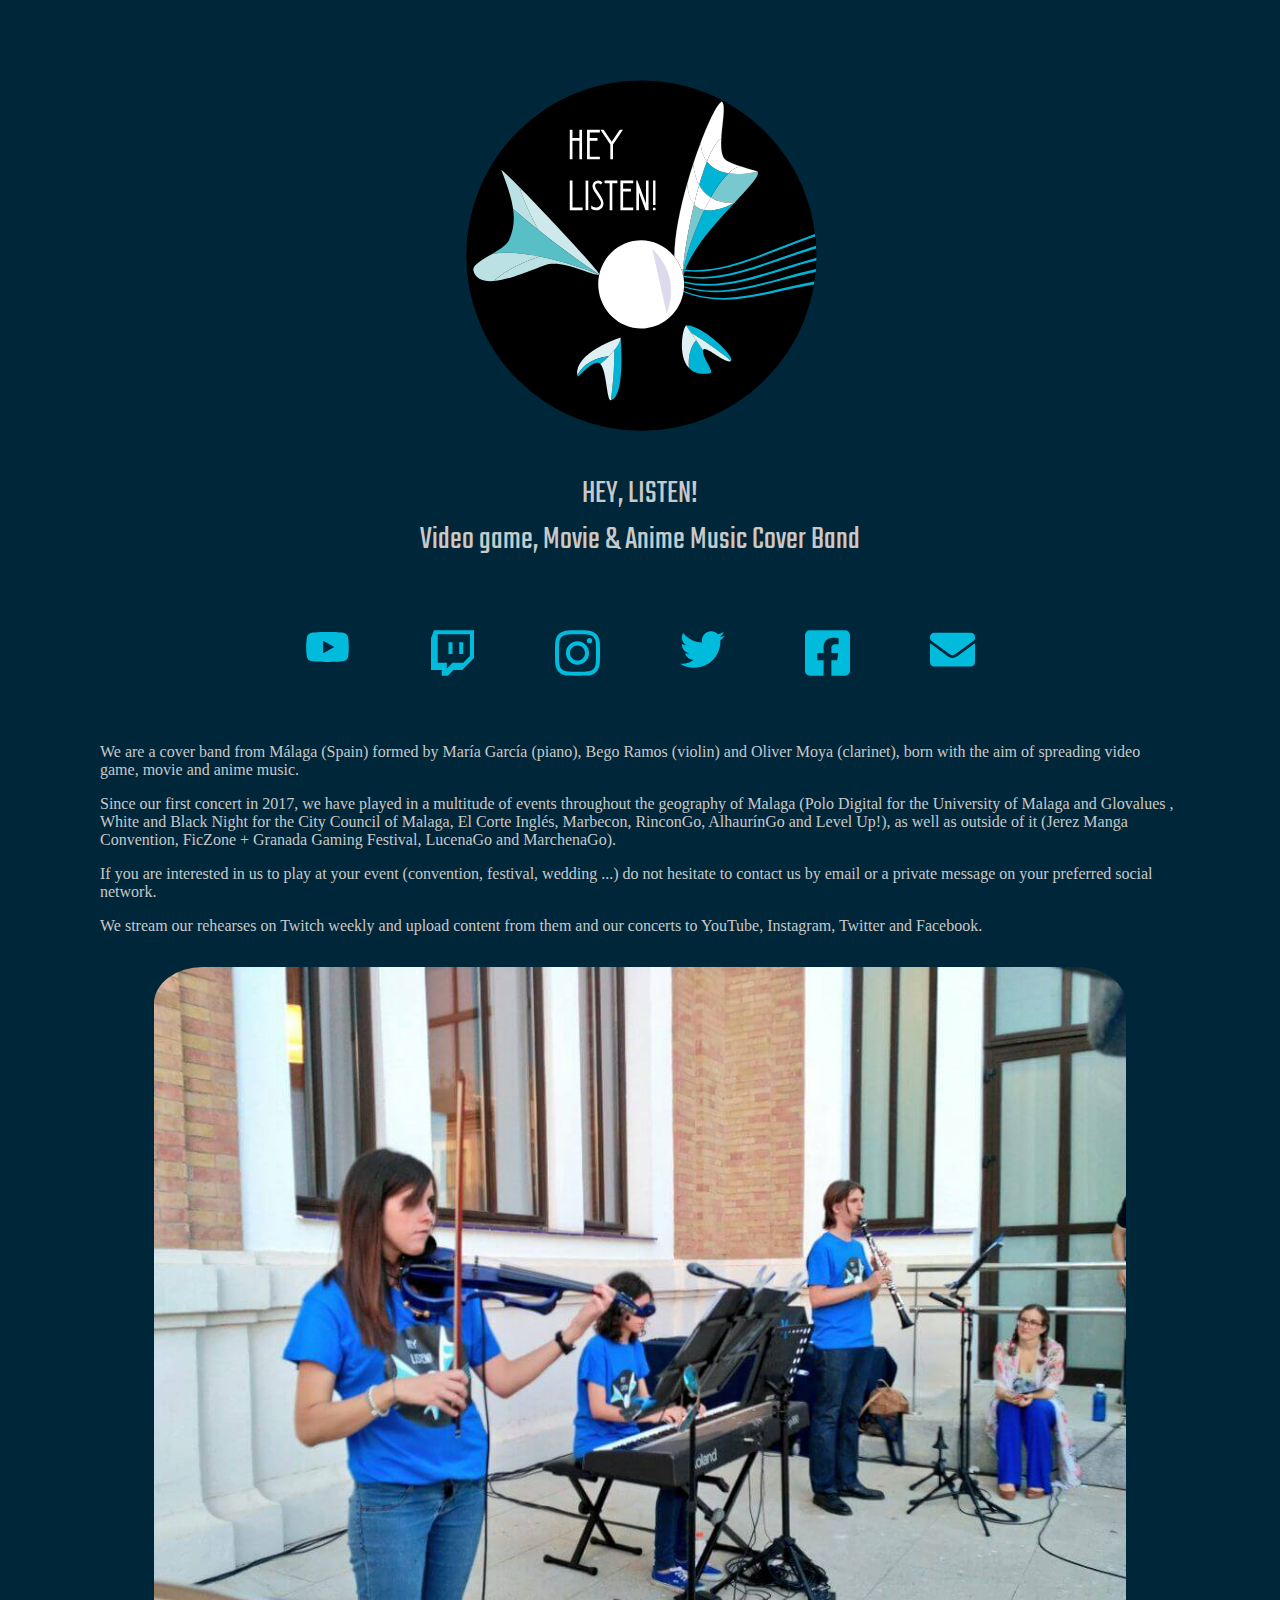
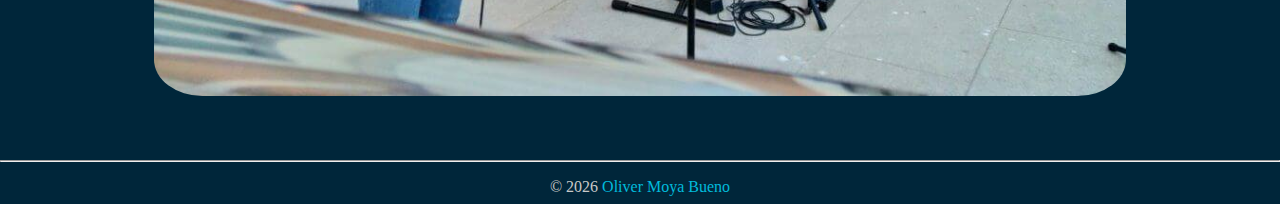
==== index.html @ 5d45e577 "Añadida funcionalidad idioma" ====
<!DOCTYPE html>
<html lang="es">
  <head>
    <meta charset="UTF-8" />
    <meta name="viewport" content="width=device-width, initial-scale=1.0" />
    <meta http-equiv="X-UA-Compatible" content="ie=edge" />
    <meta
      name="google-site-verification"
      content="NhCvSMiWASdjkcHSUUNkk2c7eAVMT2356N5J5anCDDE"
    />
    <title>Hey, Listen! | Video game, Movie & Anime Music Cover Band</title>
    <link
      rel="shortcut icon"
      href="images/logo.svg
    "
      type="image/svg"
    />
    <link rel="stylesheet" href="main.css" />
  </head>
  <body>
    <header>
      <figure>
        <img src="images/logo.svg" alt="Logo" id="logo" />
      </figure>
      <h1>HEY, LISTEN!<br />Video game, Movie & Anime Music Cover Band</h1>
    </header>
    <section id="social">
      <a href="http://www.youtube.com/c/HeyListenMusicBand" target="_blank">
        <figure>
          <img src="images//youtube-brands.svg" alt="YouTube" /></figure
      ></a>
      <a href="https://www.twitch.tv/heylistenmusicband" target="_blank">
        <figure>
          <img src="images/twitch-brands.svg" alt="Twitch" /></figure
      ></a>
      <a
        href="https://www.instagram.com/hey.listen.music.band/"
        target="_blank"
      >
        <figure>
          <img src="images/instagram-brands.svg" alt="Instagram" /></figure
      ></a>
      <a href="https://twitter.com/HeyListen_Music" target="_blank">
        <figure>
          <img src="images/twitter-brands.svg" alt="Twitter" /></figure
      ></a>
      <a href="https://www.facebook.com/hey.listen.music.band/" target="_blank">
        <figure>
          <img src="images/facebook-square-brands.svg" alt="Facebook" /></figure
      ></a>
      <a href="mailto:hey.listen.music.band@gmail.com" target="_blank">
        <figure>
          <img src="images/envelope-solid.svg" alt="Correo e." /></figure
      ></a>
    </section>
    <section id="about">
      <p id="about_one">
        Somos una banda de versiones from Málaga (Spain) formed by María García (piano),
        Bego Ramos (violin) and Oliver Moya (clarinet), born with the aim of
        spreading video game, movie and anime music.
      </p>
      <p id="about_two">
        Since our first concert in 2017, we have played in a multitude of events
        throughout the geography of Malaga (Polo Digital for the University of
        Malaga and Glovalues , White and Black Night for the City Council of
        Malaga, El Corte Inglés, Marbecon, RinconGo, AlhaurínGo and Level Up!),
        as well as outside of it (Jerez Manga Convention, FicZone + Granada
        Gaming Festival, LucenaGo and MarchenaGo).
      </p>
      <p id="about_three">
        If you are interested in us to play at your event (convention, festival,
        wedding ...) do not hesitate to contact us by email or a private message
        on your preferred social network.
      </p>
      <p id="about_four">
        We stream our rehearses on Twitch weekly and upload content from them
        and our concerts to YouTube, Instagram, Twitter and Facebook.
      </p>
      <img
        src="images/Hey, Listen! Live at Polo Digital.jpg"
        alt="Hey, Listen! Live at Polo Digital"
      />
    </section>
    <footer>
      <hr />
      <div>
        © <span id="currentYear"></span>
        <a href="http://olimobu.github.io" target="_blank">
          Oliver Moya Bueno</a
        >
      </div>
    </footer>
    <script src="main.js"></script>
  </body>
</html>
---- main.css ----
/* TIPOGRAFÍAS */

@font-face {
  font-family: "Teko";
  font-style: normal;
  font-weight: 400;
  src: local("Teko"), url(fonts/Teko/Teko-Regular.woff) format("woff");
}

@font-face {
  font-family: "OpenSans";
  font-style: normal;
  font-weight: 400;
  src: local("OpenSans"),
    url(fonts/OpenSans/OpenSans-Regular.woff) format("woff");
}

/* RESET */

html {
  height: 100%;
}

body {
  margin: 0;
  background-color: #00263a;
  color: #c9c9c8;
  height: 100%;
  font-family: "OpenSans", "sans-serif";
}

h1,
h2,
h3,
h4,
h5,
h6 {
  font-family: "Teko", "sans-serif";
  font-weight: inherit;
}

header {
  text-align: center;
  margin-top: 4em;
}

section {
  max-width: 1080px;
  margin-left: auto;
  margin-right: auto;
  margin-top: 3em;
  padding-left: 1em;
  padding-right: 1em;
}

a {
  color: #00bbdc;
  text-decoration: none;
}

#logo {
  width: 60vmin;
}

#social {
  display: flex;
  justify-content: center;
  flex-wrap: wrap;
}

#social figure {
  display: flex;
}

#social img {
  width: 5vmin;
  max-width: 60px;
}

#social figcaption {
  margin-left: 1em;
  margin-top: 0.5em;
}

#about img {
  width: 90%;
  display: block;
  margin-left: auto;
  margin-right: auto;
  border-radius: 5%;
  margin-top: 2em;
  margin-bottom: 4em;
}

footer {
  text-align: center;
  color: #c9c9c8;
  margin-top: 2em;
}

footer div {
  padding: 0.5em;
}
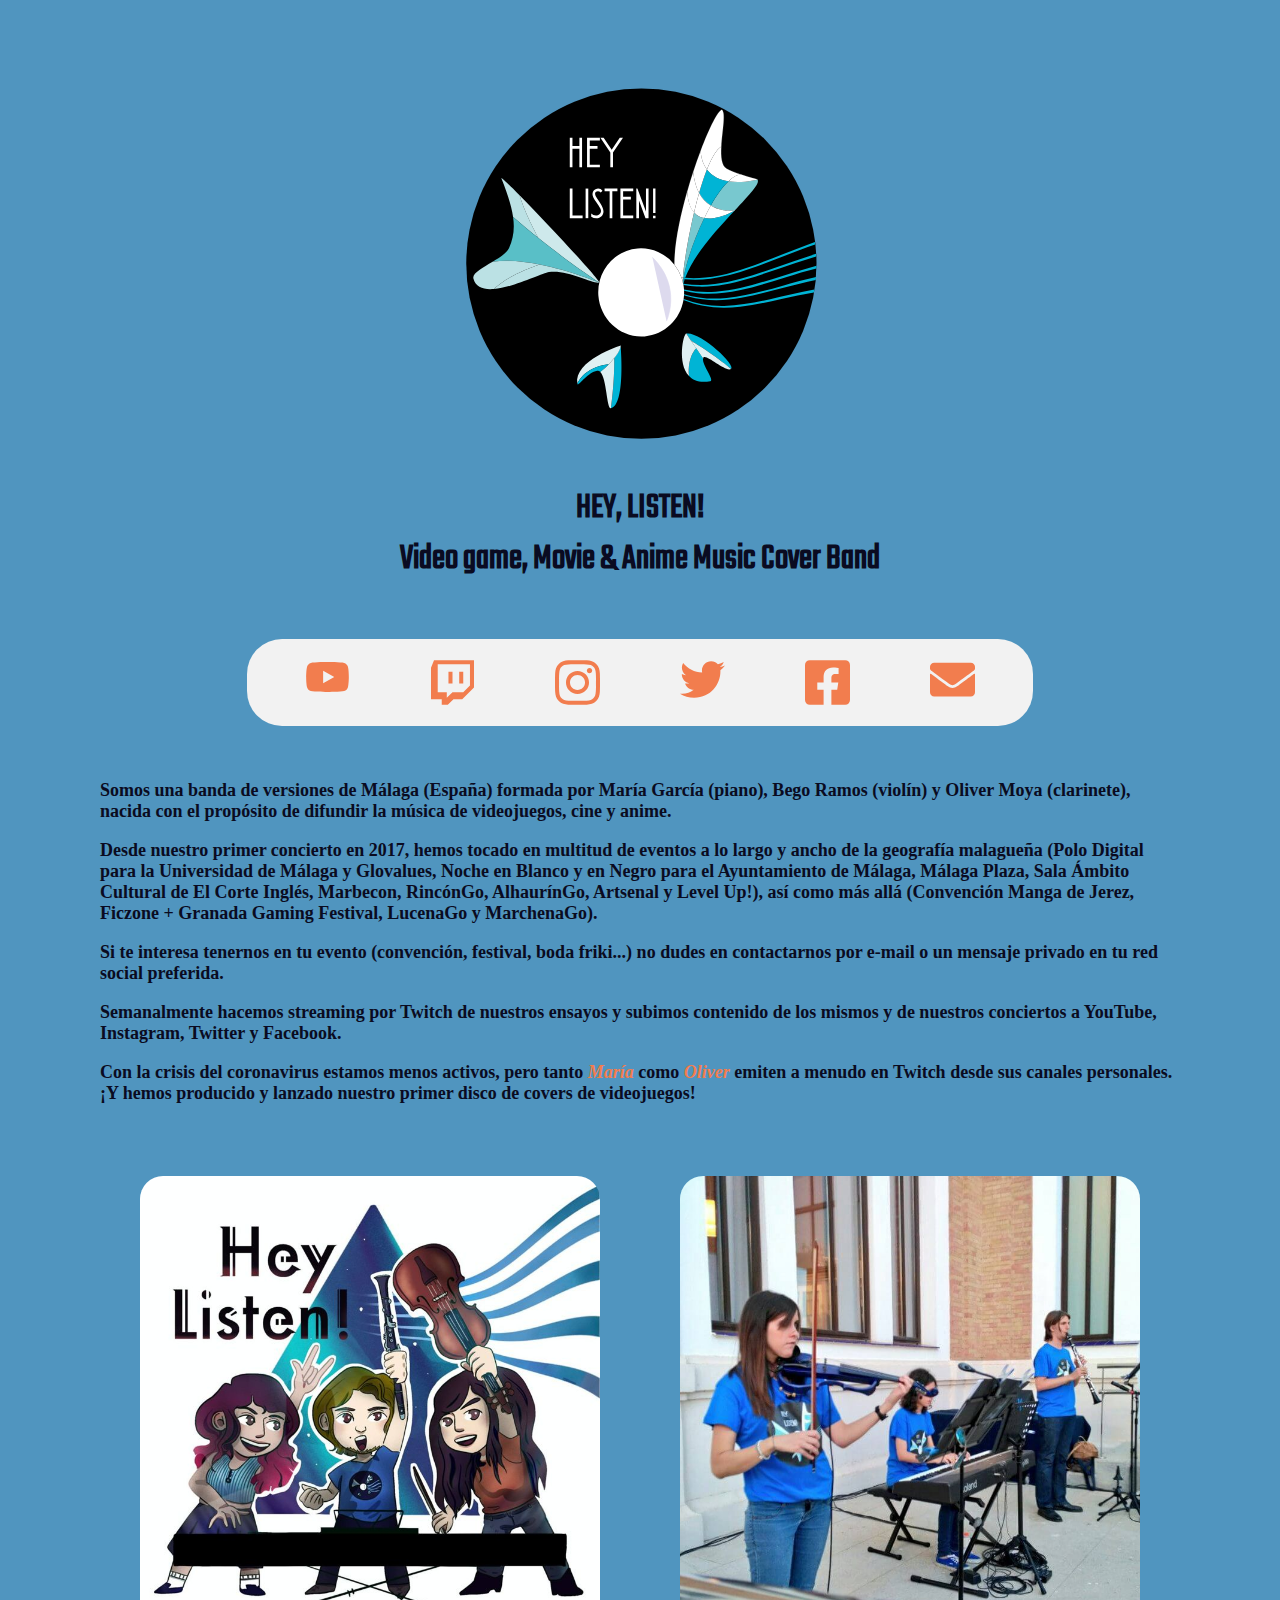
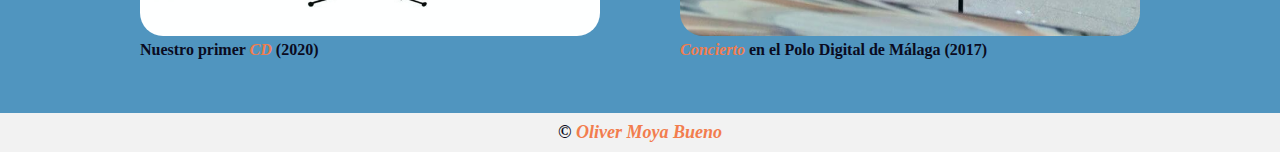
==== commit 920ce007: "Actualización por el CD" ====
--- a/index.html
+++ b/index.html
@@ -55,37 +55,53 @@
     </section>
     <section id="about">
       <p id="about_one">
-        Somos una banda de versiones from Málaga (Spain) formed by María García (piano),
-        Bego Ramos (violin) and Oliver Moya (clarinet), born with the aim of
-        spreading video game, movie and anime music.
+        Somos una banda de versiones de Málaga (España) formada por María García
+        (piano), Bego Ramos (violín) y Oliver Moya (clarinete), nacida con el
+        propósito de difundir la música de videojuegos, cine y anime.
       </p>
       <p id="about_two">
-        Since our first concert in 2017, we have played in a multitude of events
-        throughout the geography of Malaga (Polo Digital for the University of
-        Malaga and Glovalues , White and Black Night for the City Council of
-        Malaga, El Corte Inglés, Marbecon, RinconGo, AlhaurínGo and Level Up!),
-        as well as outside of it (Jerez Manga Convention, FicZone + Granada
-        Gaming Festival, LucenaGo and MarchenaGo).
+        Desde nuestro primer concierto en 2017, hemos tocado en multitud de
+        eventos a lo largo y ancho de la geografía malagueña (Polo Digital para
+        la Universidad de Málaga y Glovalues, Noche en Blanco y en Negro para el
+        Ayuntamiento de Málaga, Málaga Plaza, Sala Ámbito Cultural de El Corte Inglés,
+        Marbecon, RincónGo, AlhaurínGo, Artsenal y Level Up!), así como más allá
+        (Convención Manga de Jerez, Ficzone + Granada Gaming Festival, LucenaGo
+        y MarchenaGo).
       </p>
       <p id="about_three">
-        If you are interested in us to play at your event (convention, festival,
-        wedding ...) do not hesitate to contact us by email or a private message
-        on your preferred social network.
+        Si te interesa tenernos en tu evento (convención, festival, boda
+        friki...) no dudes en contactarnos por e-mail o un mensaje privado en tu
+        red social preferida.
       </p>
       <p id="about_four">
-        We stream our rehearses on Twitch weekly and upload content from them
-        and our concerts to YouTube, Instagram, Twitter and Facebook.
+        Semanalmente hacemos streaming por Twitch de nuestros ensayos y subimos contenido
+        de los mismos y de nuestros conciertos a YouTube, Instagram, Twitter y
+        Facebook.
       </p>
-      <img
-        src="images/Hey, Listen! Live at Polo Digital.jpg"
-        alt="Hey, Listen! Live at Polo Digital"
-      />
+      <p id="about_five">
+        Con la crisis del coronavirus estamos menos activos, pero tanto <a
+          href="https://www.twitch.tv/magape_pianist" target="_blank">María</a> como <a
+          href="https://www.twitch.tv/olimobu" target="_blank">Oliver</a> emiten a
+        menudo en Twitch desde sus canales personales. ¡Y hemos producido y lanzado nuestro primer disco de covers de
+        videojuegos!
+      </p>
+      <div>
+        <figure>
+          <a href="https://www.deezer.com/es/album/187968762" target="_blank"><img src="images/Hey, Listen! album (2020).jpg" alt="Hey, Listen! Live at Polo Digital" /></a>
+          <figcaption id="polo">Nuestro primer <a href="https://www.deezer.com/es/album/187968762" target="_blank">CD</a> (2020)</figcaption>
+          </figure>
+       <figure>
+        <a href="https://youtu.be/Ym-n0UdSzxI" target="_blank"><img src="images/Hey, Listen! Live at Polo Digital.jpg"
+            alt="Hey, Listen! Live at Polo Digital" /></a>
+        <figcaption id="polo"><a href="https://youtu.be/Ym-n0UdSzxI" target="_blank">Concierto</a> en el Polo Digital de
+          Málaga (2017)</figcaption>
+      </figure>
+      </div>
     </section>
     <footer>
-      <hr />
       <div>
         © <span id="currentYear"></span>
-        <a href="http://olimobu.github.io" target="_blank">
+        <a href="http://olimobu.github.io/olivermoyabueno" target="_blank">
           Oliver Moya Bueno</a
         >
       </div>
--- a/main.css
+++ b/main.css
@@ -23,10 +23,12 @@
 
 body {
   margin: 0;
-  background-color: #00263a;
-  color: #c9c9c8;
+  background-color: #5095BF;
+  color: #0A0B21;
   height: 100%;
   font-family: "OpenSans", "sans-serif";
+  font-size: 18px;
+  font-weight: 600;
 }
 
 h1,
@@ -54,18 +56,23 @@
 }
 
 a {
-  color: #00bbdc;
+  color: #F27D4E;
   text-decoration: none;
+  font-style: italic;
 }
 
 #logo {
   width: 60vmin;
+  max-width: 720px;
 }
 
 #social {
+  width: max-content;
   display: flex;
   justify-content: center;
   flex-wrap: wrap;
+  background-color: #F2F2F2;
+  border-radius: 35px;
 }
 
 #social figure {
@@ -82,22 +89,33 @@
   margin-top: 0.5em;
 }
 
+#about div {
+  display: flex;
+}
+
 #about img {
-  width: 90%;
-  display: block;
-  margin-left: auto;
-  margin-right: auto;
+  width: 100%;
+  height: auto;
   border-radius: 5%;
   margin-top: 2em;
-  margin-bottom: 4em;
+}
+
+#about figcaption {
+  font-size: 16px;
 }
 
 footer {
   text-align: center;
-  color: #c9c9c8;
   margin-top: 2em;
+  background-color: #F2F2F2;
 }
 
 footer div {
   padding: 0.5em;
 }
+
+@media only screen and (max-width: 600px) {
+  #about div {
+    flex-wrap: wrap;
+  }
+}
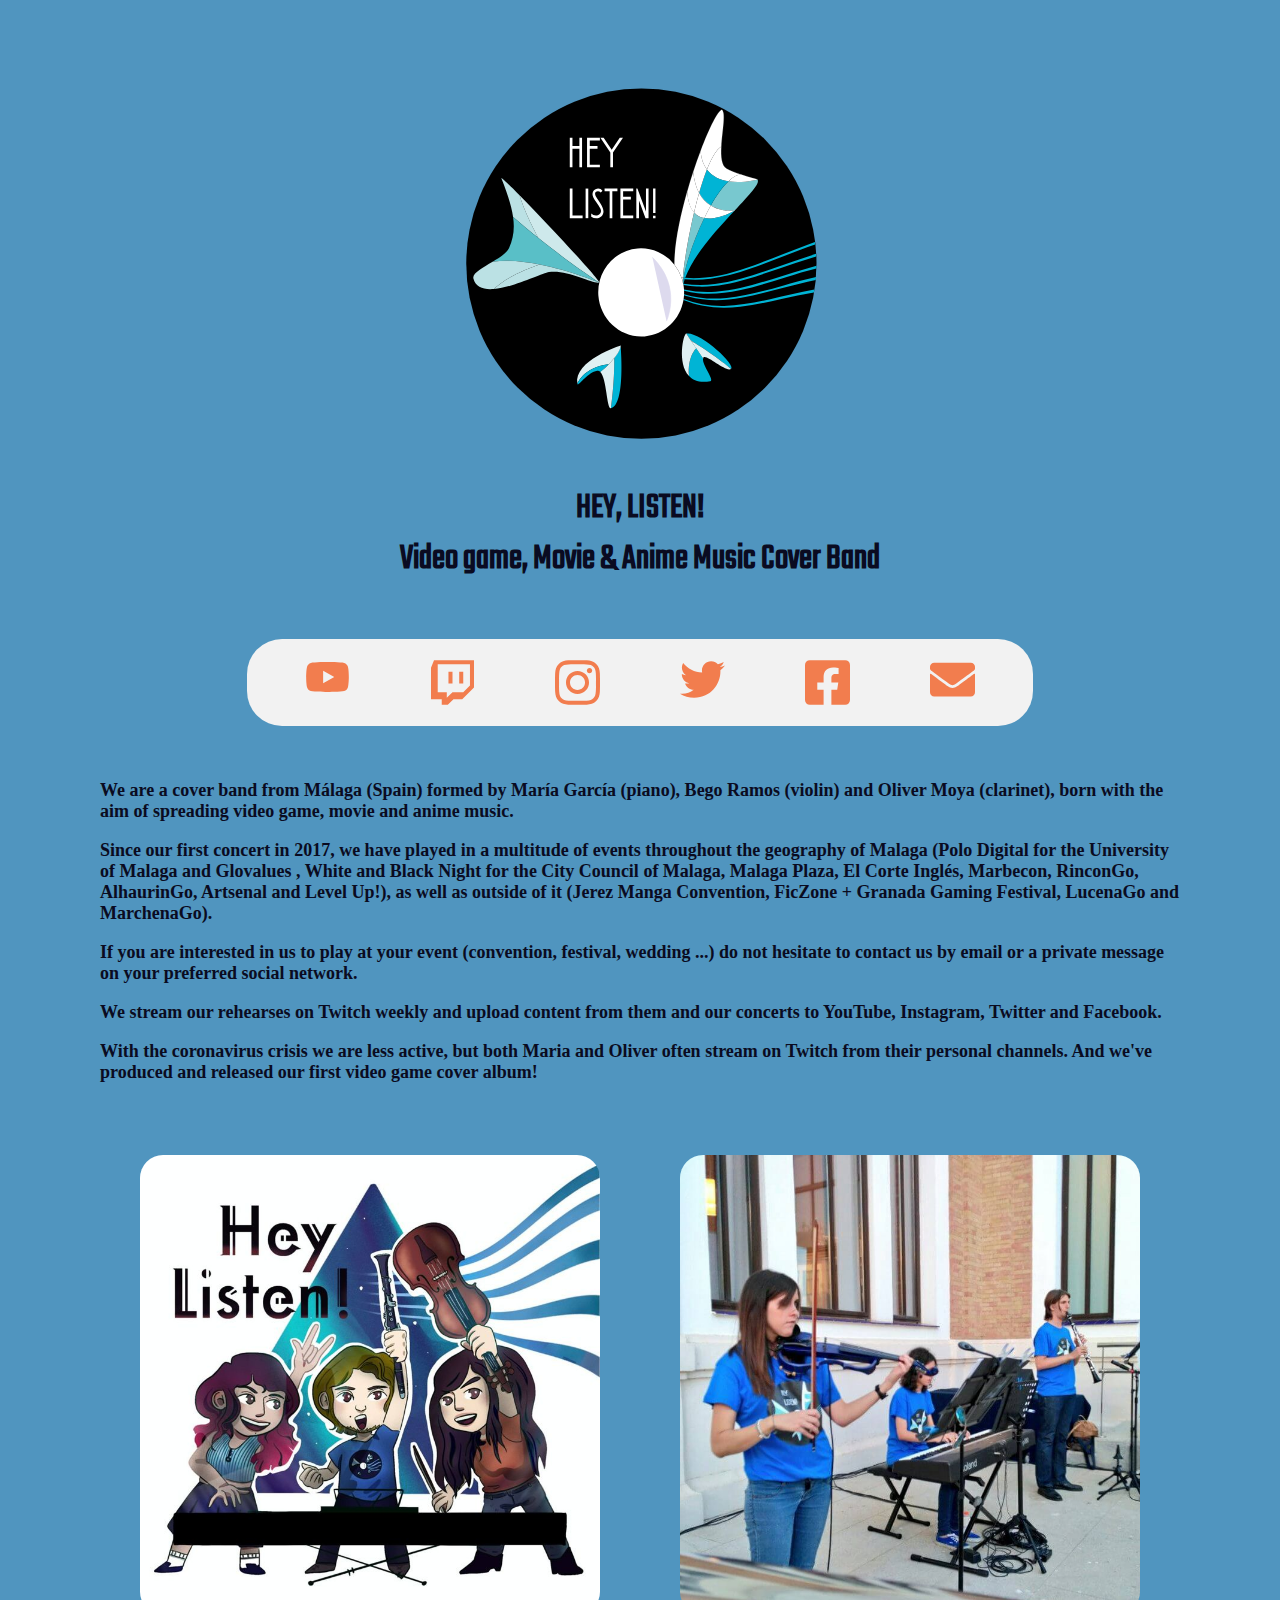
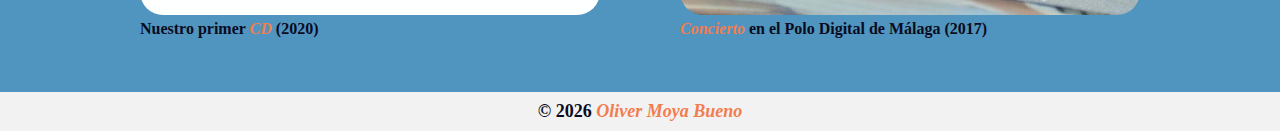
==== commit 0836d684: "Arreglo Javascript" ====
--- a/index.html
+++ b/index.html
@@ -79,11 +79,7 @@
         Facebook.
       </p>
       <p id="about_five">
-        Con la crisis del coronavirus estamos menos activos, pero tanto <a
-          href="https://www.twitch.tv/magape_pianist" target="_blank">María</a> como <a
-          href="https://www.twitch.tv/olimobu" target="_blank">Oliver</a> emiten a
-        menudo en Twitch desde sus canales personales. ¡Y hemos producido y lanzado nuestro primer disco de covers de
-        videojuegos!
+        Con la crisis del coronavirus estamos menos activos, pero tanto María como Oliver emiten a menudo en Twitch desde sus canales personales. ¡Y hemos producido y lanzado nuestro primer disco de covers de videojuegos!
       </p>
       <div>
         <figure>
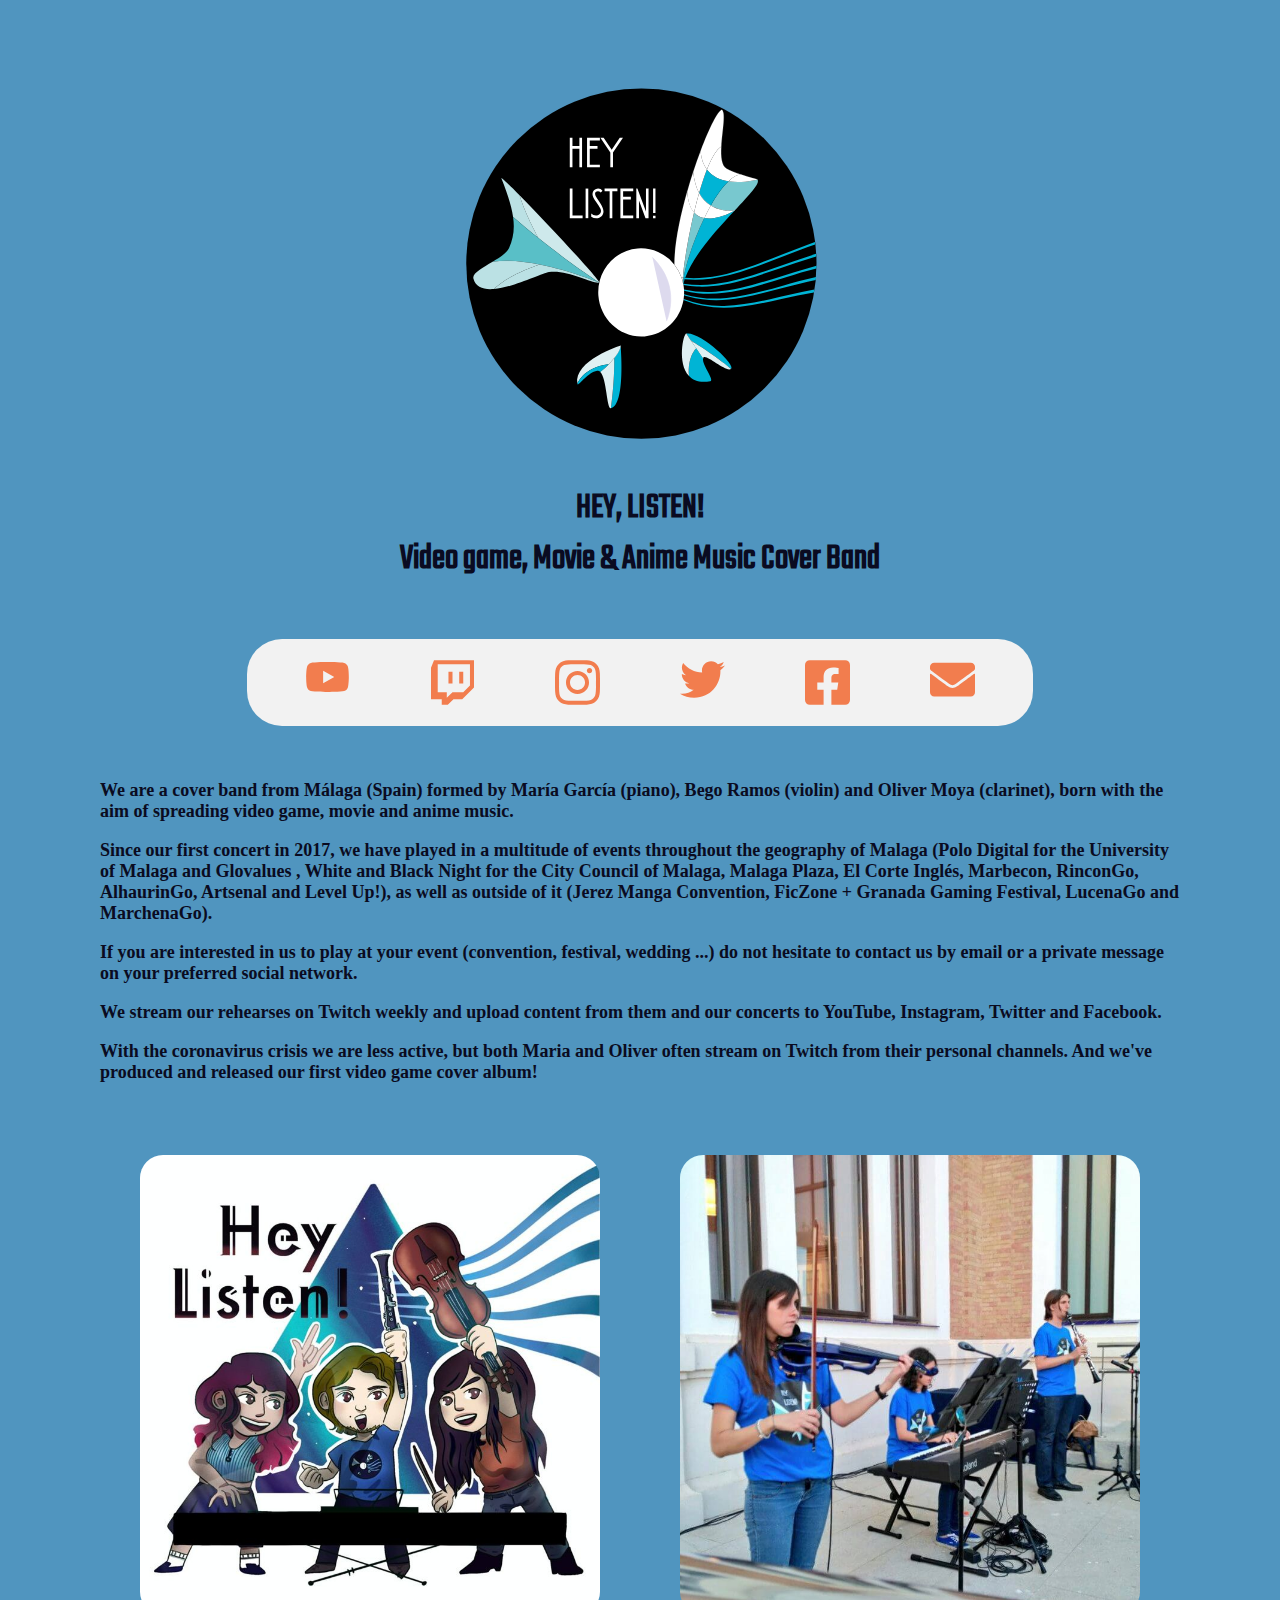
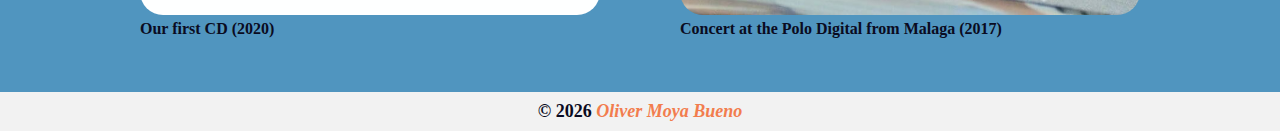
==== commit 23aa59f4: "Textos añadidos" ====
--- a/index.html
+++ b/index.html
@@ -84,13 +84,12 @@
       <div>
         <figure>
           <a href="https://www.deezer.com/es/album/187968762" target="_blank"><img src="images/Hey, Listen! album (2020).jpg" alt="Hey, Listen! Live at Polo Digital" /></a>
-          <figcaption id="polo">Nuestro primer <a href="https://www.deezer.com/es/album/187968762" target="_blank">CD</a> (2020)</figcaption>
+          <figcaption id="album2020">Nuestro primer CD (2020)</figcaption>
           </figure>
        <figure>
         <a href="https://youtu.be/Ym-n0UdSzxI" target="_blank"><img src="images/Hey, Listen! Live at Polo Digital.jpg"
             alt="Hey, Listen! Live at Polo Digital" /></a>
-        <figcaption id="polo"><a href="https://youtu.be/Ym-n0UdSzxI" target="_blank">Concierto</a> en el Polo Digital de
-          Málaga (2017)</figcaption>
+        <figcaption id="polo2017">Concierto en el Polo Digital de Málaga (2017)</figcaption>
       </figure>
       </div>
     </section>
--- a/main.css
+++ b/main.css
@@ -115,6 +115,10 @@
 }
 
 @media only screen and (max-width: 600px) {
+  #social {
+    width: auto;
+    border-radius: initial;
+  }
   #about div {
     flex-wrap: wrap;
   }
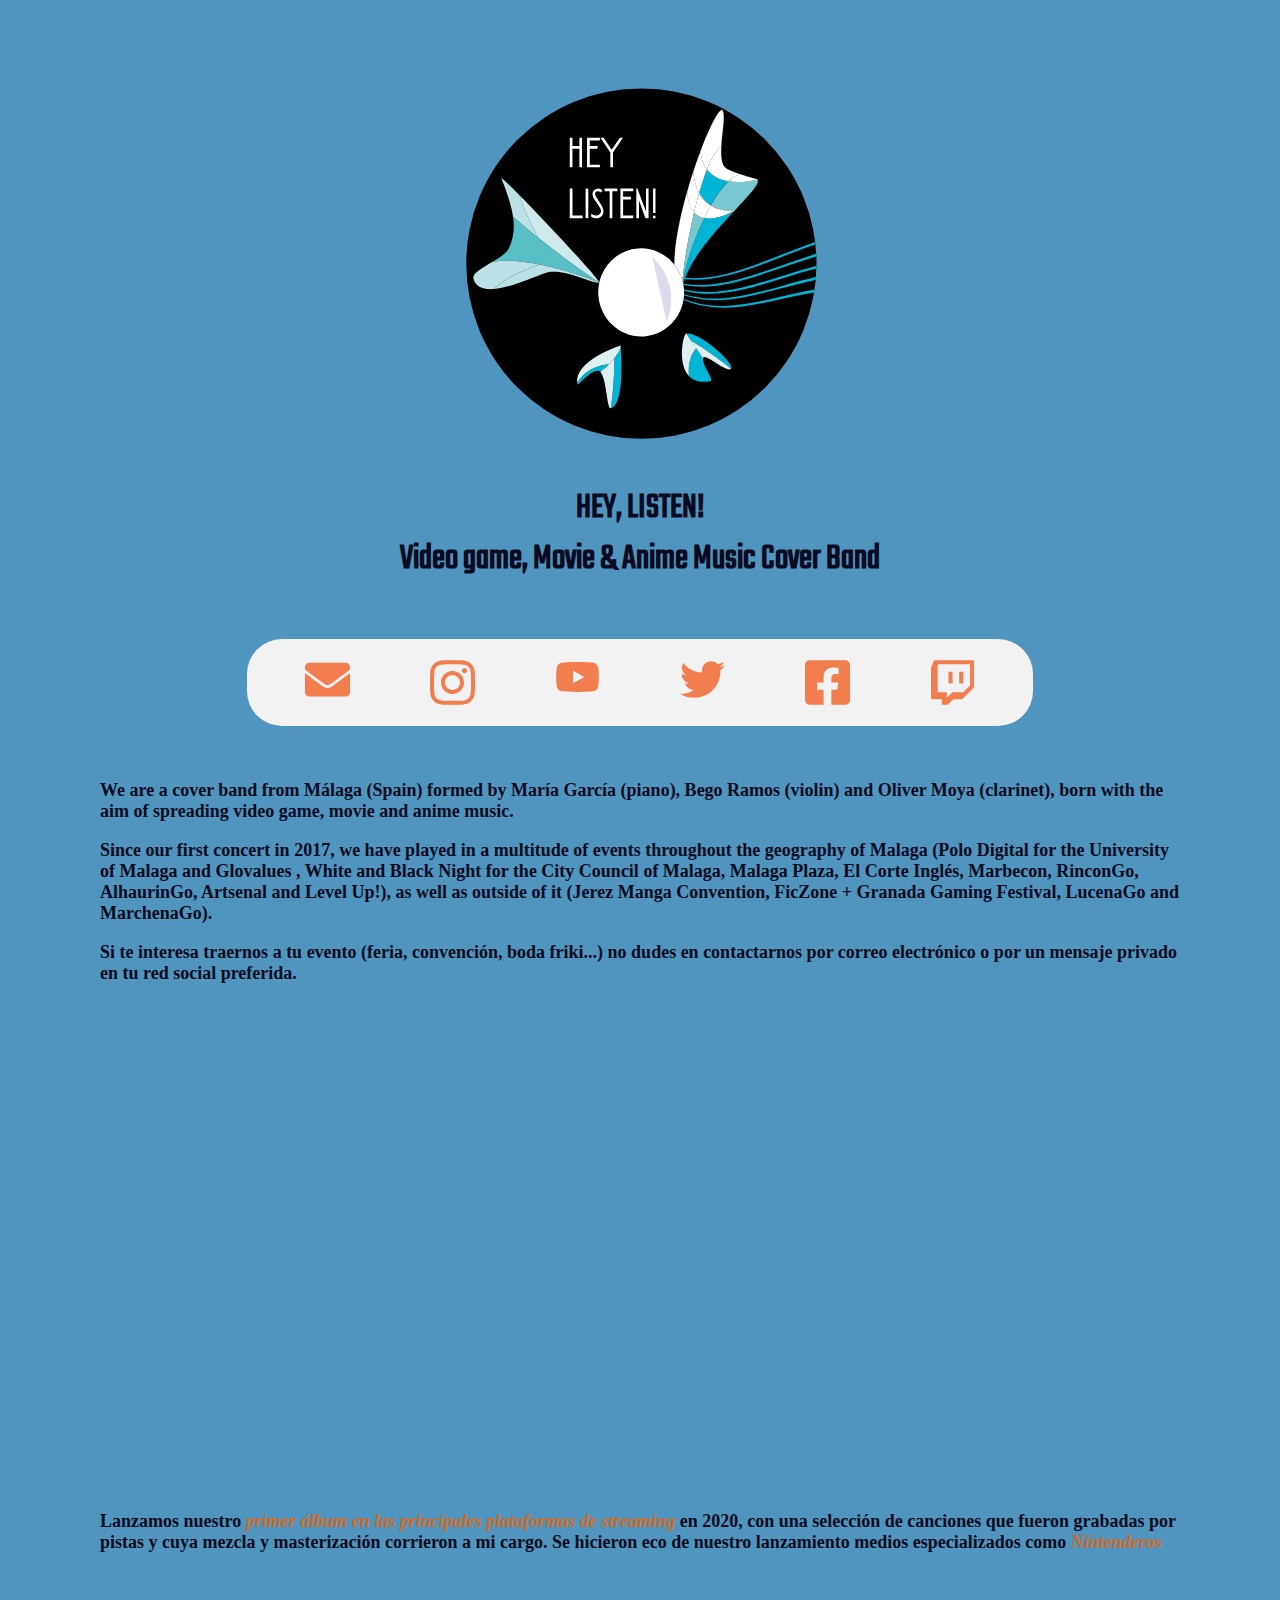
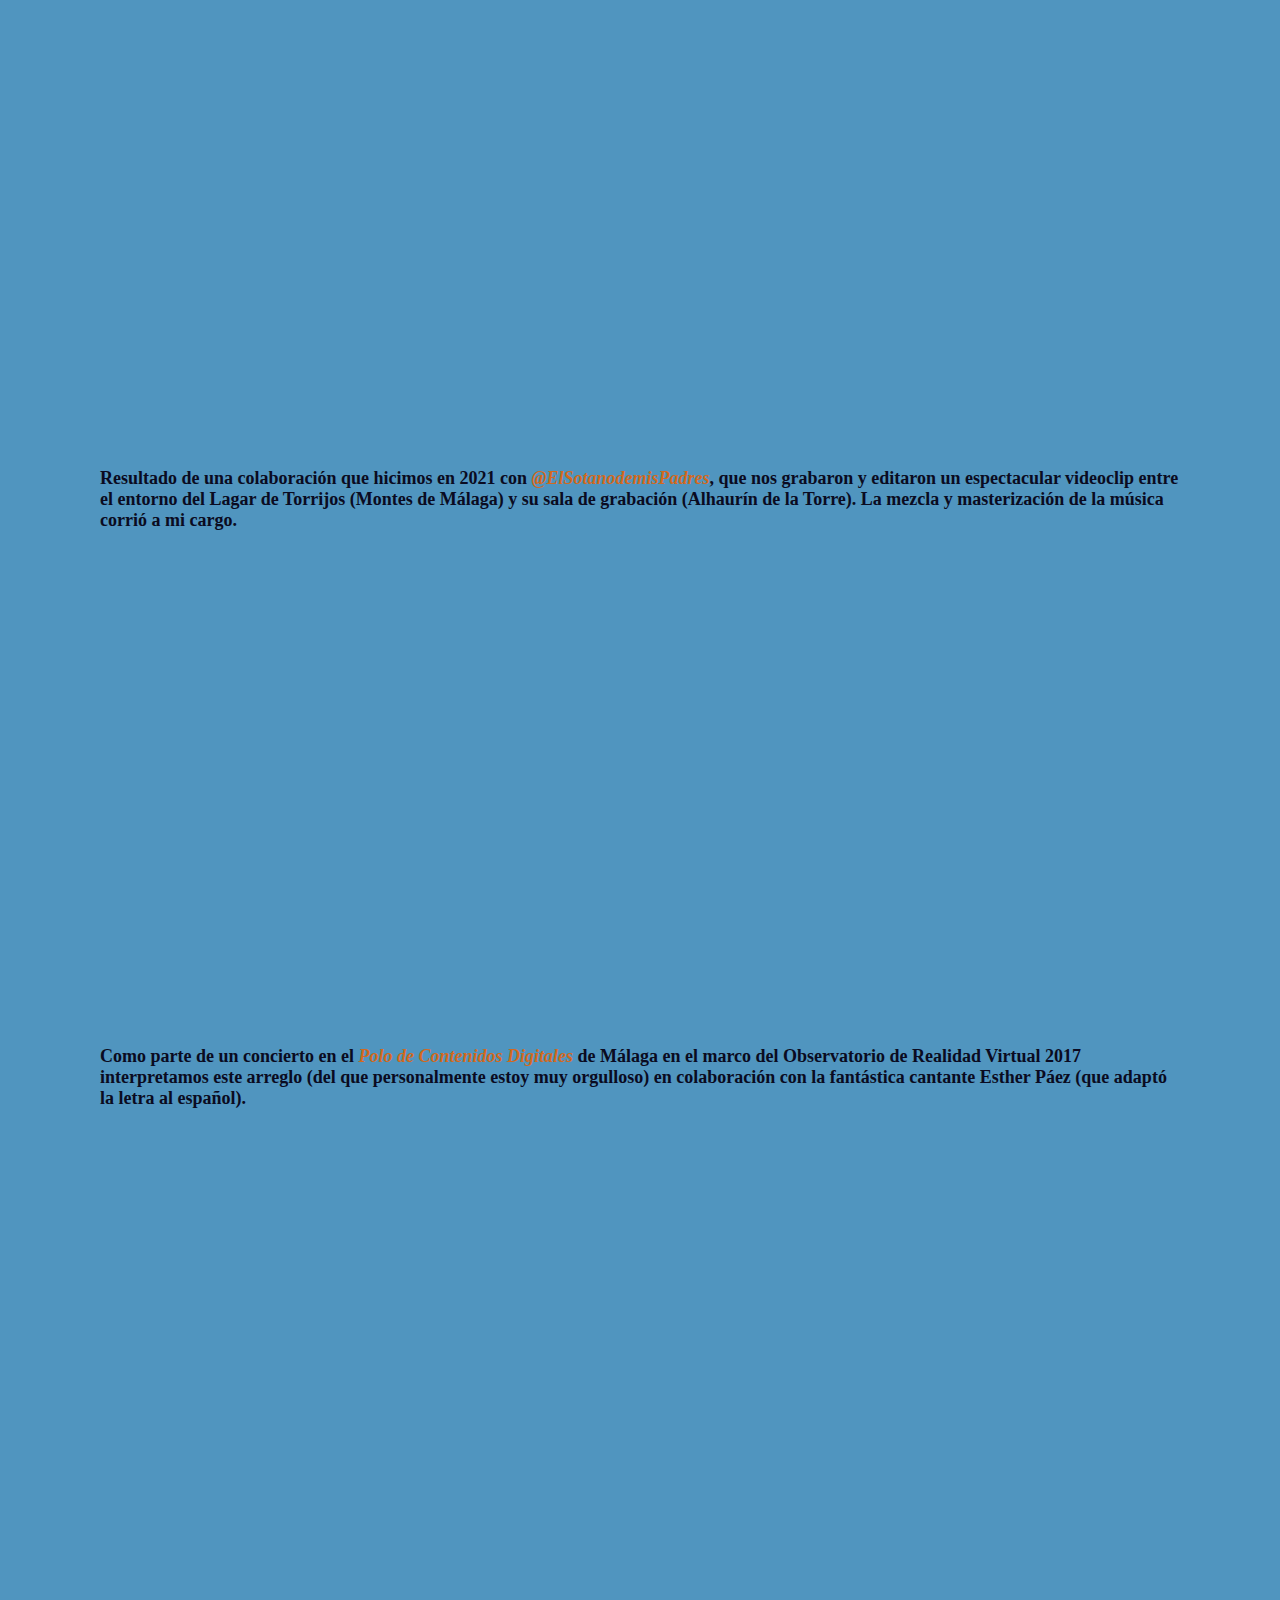
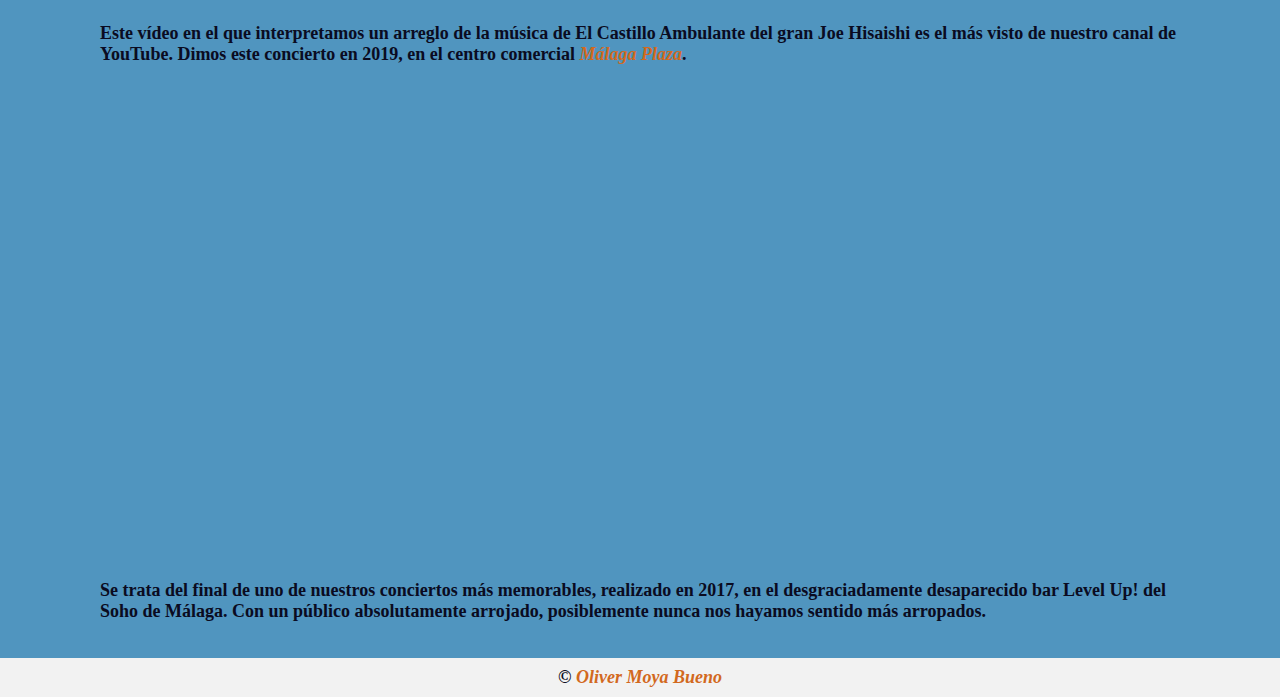
==== commit aca815d4: "Cambios mayores previos a concierto en Backstage" ====
--- a/index.html
+++ b/index.html
@@ -1,106 +1,153 @@
 <!DOCTYPE html>
 <html lang="es">
-  <head>
-    <meta charset="UTF-8" />
-    <meta name="viewport" content="width=device-width, initial-scale=1.0" />
-    <meta http-equiv="X-UA-Compatible" content="ie=edge" />
-    <meta
-      name="google-site-verification"
-      content="NhCvSMiWASdjkcHSUUNkk2c7eAVMT2356N5J5anCDDE"
-    />
-    <title>Hey, Listen! | Video game, Movie & Anime Music Cover Band</title>
-    <link
-      rel="shortcut icon"
-      href="images/logo.svg
-    "
-      type="image/svg"
-    />
-    <link rel="stylesheet" href="main.css" />
-  </head>
-  <body>
-    <header>
+
+<head>
+  <meta charset="UTF-8" />
+  <meta name="viewport" content="width=device-width, initial-scale=1.0" />
+  <meta http-equiv="X-UA-Compatible" content="ie=edge" />
+  <meta name="google-site-verification" content="NhCvSMiWASdjkcHSUUNkk2c7eAVMT2356N5J5anCDDE" />
+  <title>Hey, Listen! | Video game, Movie & Anime Music Cover Band</title>
+  <link rel="shortcut icon" href="images/logo.svg
+    " type="image/svg" />
+  <link rel="stylesheet" href="main.css" />
+</head>
+
+<body>
+  <header>
+    <figure>
+      <img src="images/logo.svg" alt="Logo" id="logo" />
+    </figure>
+    <h1>HEY, LISTEN!<br />Video game, Movie & Anime Music Cover Band</h1>
+  </header>
+  <section id="social">
+    <a href="mailto:hey.listen.music.band@gmail.com" target="_blank">
       <figure>
-        <img src="images/logo.svg" alt="Logo" id="logo" />
+        <img src="images/envelope-solid.svg" alt="Correo e." />
       </figure>
-      <h1>HEY, LISTEN!<br />Video game, Movie & Anime Music Cover Band</h1>
-    </header>
-    <section id="social">
-      <a href="http://www.youtube.com/c/HeyListenMusicBand" target="_blank">
-        <figure>
-          <img src="images//youtube-brands.svg" alt="YouTube" /></figure
-      ></a>
-      <a href="https://www.twitch.tv/heylistenmusicband" target="_blank">
-        <figure>
-          <img src="images/twitch-brands.svg" alt="Twitch" /></figure
-      ></a>
-      <a
-        href="https://www.instagram.com/hey.listen.music.band/"
-        target="_blank"
-      >
-        <figure>
-          <img src="images/instagram-brands.svg" alt="Instagram" /></figure
-      ></a>
-      <a href="https://twitter.com/HeyListen_Music" target="_blank">
-        <figure>
-          <img src="images/twitter-brands.svg" alt="Twitter" /></figure
-      ></a>
-      <a href="https://www.facebook.com/hey.listen.music.band/" target="_blank">
-        <figure>
-          <img src="images/facebook-square-brands.svg" alt="Facebook" /></figure
-      ></a>
-      <a href="mailto:hey.listen.music.band@gmail.com" target="_blank">
-        <figure>
-          <img src="images/envelope-solid.svg" alt="Correo e." /></figure
-      ></a>
-    </section>
-    <section id="about">
-      <p id="about_one">
-        Somos una banda de versiones de Málaga (España) formada por María García
-        (piano), Bego Ramos (violín) y Oliver Moya (clarinete), nacida con el
-        propósito de difundir la música de videojuegos, cine y anime.
+    </a>
+    <a href="https://www.instagram.com/hey.listen.music.band/" target="_blank">
+      <figure>
+        <img src="images/instagram-brands.svg" alt="Instagram" />
+      </figure>
+    </a>
+    <a href="http://www.youtube.com/c/HeyListenMusicBand" target="_blank">
+      <figure>
+        <img src="images//youtube-brands.svg" alt="YouTube" />
+      </figure>
+    </a>
+    <a href="https://twitter.com/HeyListen_Music" target="_blank">
+      <figure>
+        <img src="images/twitter-brands.svg" alt="Twitter" />
+      </figure>
+    </a>
+    <a href="https://www.facebook.com/hey.listen.music.band/" target="_blank">
+      <figure>
+        <img src="images/facebook-square-brands.svg" alt="Facebook" />
+      </figure>
+    </a>
+    <a href="https://www.twitch.tv/heylistenmusicband" target="_blank">
+      <figure>
+        <img src="images/twitch-brands.svg" alt="Twitch" />
+      </figure>
+    </a>
+  </section>
+  <section id="about">
+    <p id="about_one">
+      Somos una banda de versiones de Málaga (España) formada por la pianista María García (@magape), la violinista Bego
+      Ramos (@begosintheworld) y el clarinetista Oliver Moya (@olimobu), con el propósito
+      de difundir la música de videojuegos, cine y anime.
+    </p>
+    <p id="about_two">
+      En nuestro ya más de un lustro de aventuras musicales (nuestro primer concierto fue en 2017), hemos tocado en
+      multitud de espacios, tanto en Málaga (Polo Digital para
+      la Universidad de Málaga y Glovalues, Noche en Blanco y en Negro para el
+      Ayuntamiento de Málaga, Málaga Plaza, Sala Ámbito Cultural de El Corte Inglés,
+      Marbecon, RincónGo, AlhaurínGo, Artsenal y Level Up!), como más allá
+      (Convención Manga de Jerez, Ficzone + Granada Gaming Festival, LucenaGo
+      y MarchenaGo).
+    </p>
+    <p>
+      Si te interesa traernos a tu evento (feria, convención, boda friki...) no dudes en contactarnos
+      por correo electrónico o por un mensaje privado en tu red social preferida.
+    </p>
+  </section>
+  <section>
+    <div style="">
+      <iframe allow="autoplay *; encrypted-media *; fullscreen *; clipboard-write" frameborder="0" height="450"
+        style="width:100%;overflow:hidden;border-radius:10px;"
+        sandbox="allow-forms allow-popups allow-same-origin allow-scripts allow-storage-access-by-user-activation allow-top-navigation-by-user-activation"
+        src="https://embed.music.apple.com/es/album/hey-listen/1541434357"></iframe>
+      <p>
+        Lanzamos nuestro <a href="https://linktr.ee/hey.listen.music.band" target="_blank"
+          rel="noopener noreferrer">primer álbum en las principales plataformas de streaming</a> en 2020, con una
+        selección de canciones que fueron grabadas por pistas y cuya mezcla y masterización corrieron a
+        mi cargo. Se hicieron eco de nuestro lanzamiento medios especializados como <a
+          href="https://www.nintenderos.com/2020/11/conoce-a-hey-listen-music-band-un-grupo-musical-malagueno-especializado-en-canciones-de-videojuegos-en-particular-de-the-legend-of-zelda/">Nintenderos</a>
       </p>
-      <p id="about_two">
-        Desde nuestro primer concierto en 2017, hemos tocado en multitud de
-        eventos a lo largo y ancho de la geografía malagueña (Polo Digital para
-        la Universidad de Málaga y Glovalues, Noche en Blanco y en Negro para el
-        Ayuntamiento de Málaga, Málaga Plaza, Sala Ámbito Cultural de El Corte Inglés,
-        Marbecon, RincónGo, AlhaurínGo, Artsenal y Level Up!), así como más allá
-        (Convención Manga de Jerez, Ficzone + Granada Gaming Festival, LucenaGo
-        y MarchenaGo).
+    </div>
+    <div style="">
+      <iframe style="height: 37vw;" width="100%" height="315"
+        src="https://www.youtube-nocookie.com/embed/WlSA9NmbNN8?si=FuDktnogzF1HaZDo" title="YouTube video player"
+        frameborder="0"
+        allow="accelerometer; autoplay; clipboard-write; encrypted-media; gyroscope; picture-in-picture; web-share"
+        referrerpolicy="strict-origin-when-cross-origin" allowfullscreen></iframe>
+      <p>
+        Resultado de una colaboración que hicimos en 2021 con <a
+          href="https://www.twitch.tv/elsotanodemispadres">@ElSotanodemisPadres</a>, que nos grabaron
+        y editaron
+        un espectacular videoclip entre el entorno del Lagar de Torrijos (Montes de Málaga) y su sala de
+        grabación (Alhaurín de la Torre). La mezcla y masterización de la música corrió a mi cargo.
       </p>
-      <p id="about_three">
-        Si te interesa tenernos en tu evento (convención, festival, boda
-        friki...) no dudes en contactarnos por e-mail o un mensaje privado en tu
-        red social preferida.
+    </div>
+    <div style="">
+      <iframe style="height: 37vw;" width="100%" height="315"
+        src="https://www.youtube-nocookie.com/embed/Ym-n0UdSzxI?si=8g3BXp2yFGTFSepW" title="YouTube video player"
+        frameborder="0"
+        allow="accelerometer; autoplay; clipboard-write; encrypted-media; gyroscope; picture-in-picture; web-share"
+        referrerpolicy="strict-origin-when-cross-origin" allowfullscreen></iframe>
+      <p>
+        Como parte de un concierto en el <a href="https://www.polodigital.eu/">Polo de Contenidos
+          Digitales</a> de Málaga en el marco del Observatorio de Realidad
+        Virtual 2017 interpretamos este arreglo (del que personalmente estoy muy orgulloso) en
+        colaboración con la
+        fantástica cantante Esther Páez (que adaptó la letra al español).
       </p>
-      <p id="about_four">
-        Semanalmente hacemos streaming por Twitch de nuestros ensayos y subimos contenido
-        de los mismos y de nuestros conciertos a YouTube, Instagram, Twitter y
-        Facebook.
+    </div>
+    <div style="">
+      <iframe style="height: 37vw;" width="100%" height="315"
+        src="https://www.youtube-nocookie.com/embed/e0vOzmgKwKU?si=Xcp9QVgwBmNAhNCT" title="YouTube video player"
+        frameborder="0"
+        allow="accelerometer; autoplay; clipboard-write; encrypted-media; gyroscope; picture-in-picture; web-share"
+        referrerpolicy="strict-origin-when-cross-origin" allowfullscreen></iframe>
+      <p>
+        Este vídeo en el que interpretamos un arreglo de la música de El Castillo Ambulante del gran Joe
+        Hisaishi es
+        el más visto de nuestro canal de YouTube. Dimos este concierto en 2019, en el centro comercial
+        <a href="https://malagaplaza.com/">Málaga Plaza</a>.
       </p>
-      <p id="about_five">
-        Con la crisis del coronavirus estamos menos activos, pero tanto María como Oliver emiten a menudo en Twitch desde sus canales personales. ¡Y hemos producido y lanzado nuestro primer disco de covers de videojuegos!
+    </div>
+    <div style="">
+      <iframe style="height: 37vw;" width="100%" height="315"
+        src="https://www.youtube-nocookie.com/embed/9-BDtb91r7g?si=EhUamBBdvhkj0TXU" title="YouTube video player"
+        frameborder="0"
+        allow="accelerometer; autoplay; clipboard-write; encrypted-media; gyroscope; picture-in-picture; web-share"
+        referrerpolicy="strict-origin-when-cross-origin" allowfullscreen></iframe>
+      <p>
+        Se trata del final de uno de nuestros conciertos más memorables, realizado en 2017, en el
+        desgraciadamente desaparecido bar Level Up! del Soho de Málaga. Con un público absolutamente
+        arrojado, posiblemente nunca nos hayamos
+        sentido más arropados.
       </p>
-      <div>
-        <figure>
-          <a href="https://www.deezer.com/es/album/187968762" target="_blank"><img src="images/Hey, Listen! album (2020).jpg" alt="Hey, Listen! Live at Polo Digital" /></a>
-          <figcaption id="album2020">Nuestro primer CD (2020)</figcaption>
-          </figure>
-       <figure>
-        <a href="https://youtu.be/Ym-n0UdSzxI" target="_blank"><img src="images/Hey, Listen! Live at Polo Digital.jpg"
-            alt="Hey, Listen! Live at Polo Digital" /></a>
-        <figcaption id="polo2017">Concierto en el Polo Digital de Málaga (2017)</figcaption>
-      </figure>
-      </div>
-    </section>
-    <footer>
-      <div>
-        © <span id="currentYear"></span>
-        <a href="http://olimobu.github.io/olivermoyabueno" target="_blank">
-          Oliver Moya Bueno</a
-        >
-      </div>
-    </footer>
-    <script src="main.js"></script>
-  </body>
-</html>
+    </div>
+  </section>
+  <footer>
+    <div>
+      © <span id="currentYear"></span>
+      <a href="http://olimobu.github.io/olivermoyabueno" target="_blank">
+        Oliver Moya Bueno</a>
+    </div>
+  </footer>
+  <script src="main.js"></script>
+</body>
+
+</html>--- a/main.css
+++ b/main.css
@@ -56,7 +56,7 @@
 }
 
 a {
-  color: #F27D4E;
+  color: chocolate;
   text-decoration: none;
   font-style: italic;
 }
@@ -98,6 +98,8 @@
   height: auto;
   border-radius: 5%;
   margin-top: 2em;
+  border-style: outset;
+  border-width: 8px;
 }
 
 #about figcaption {
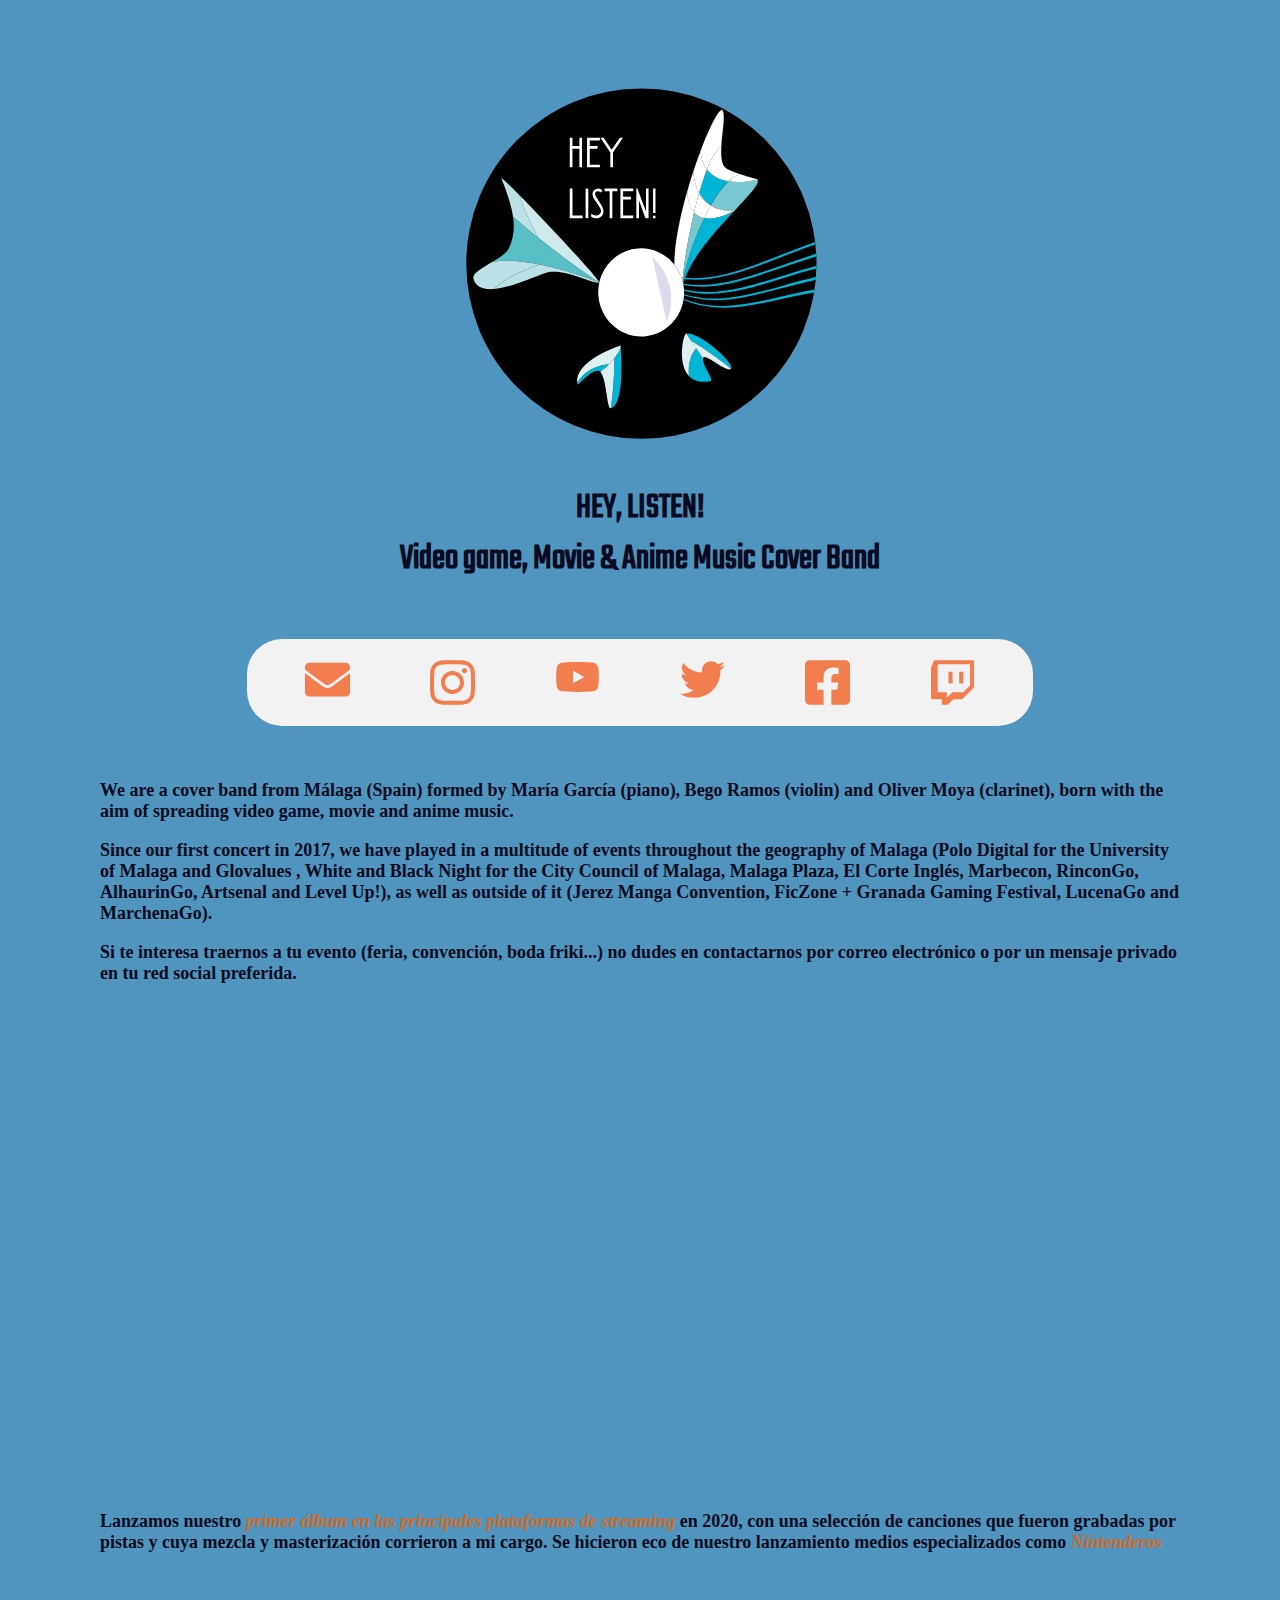
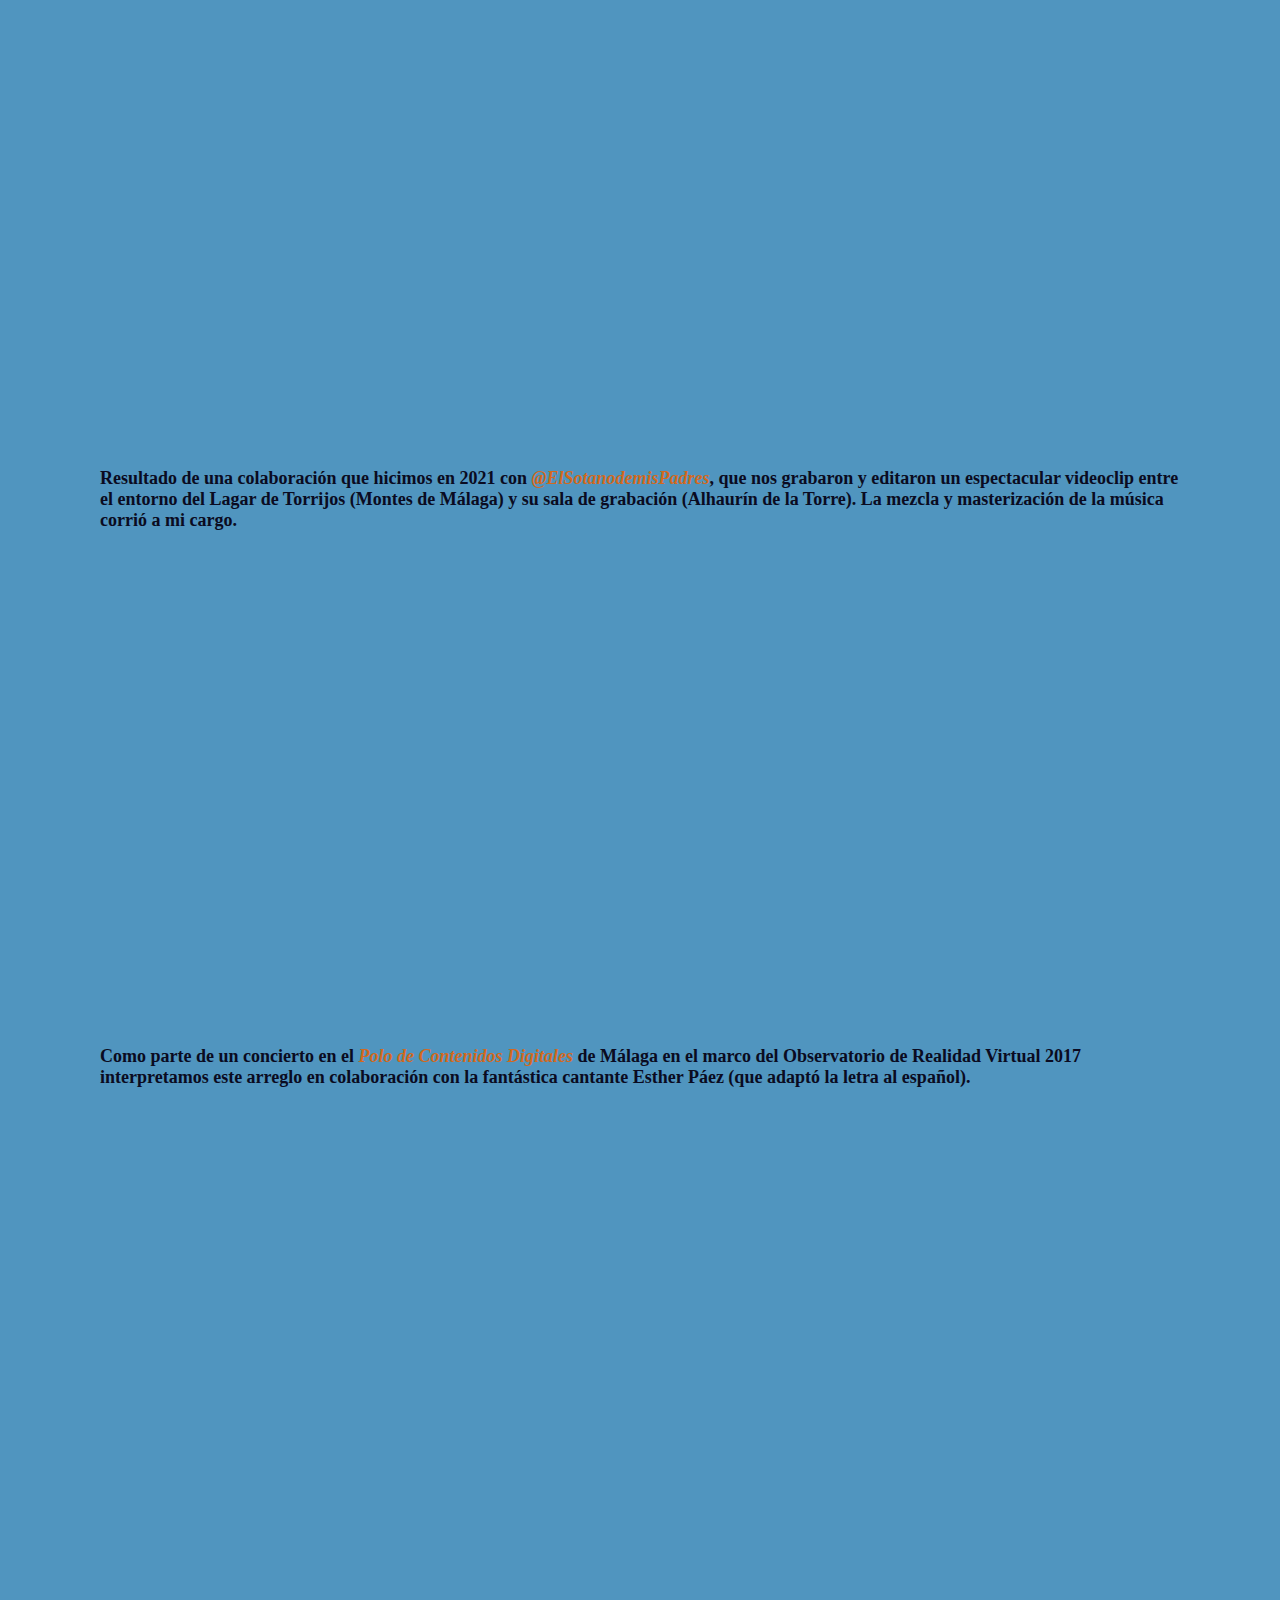
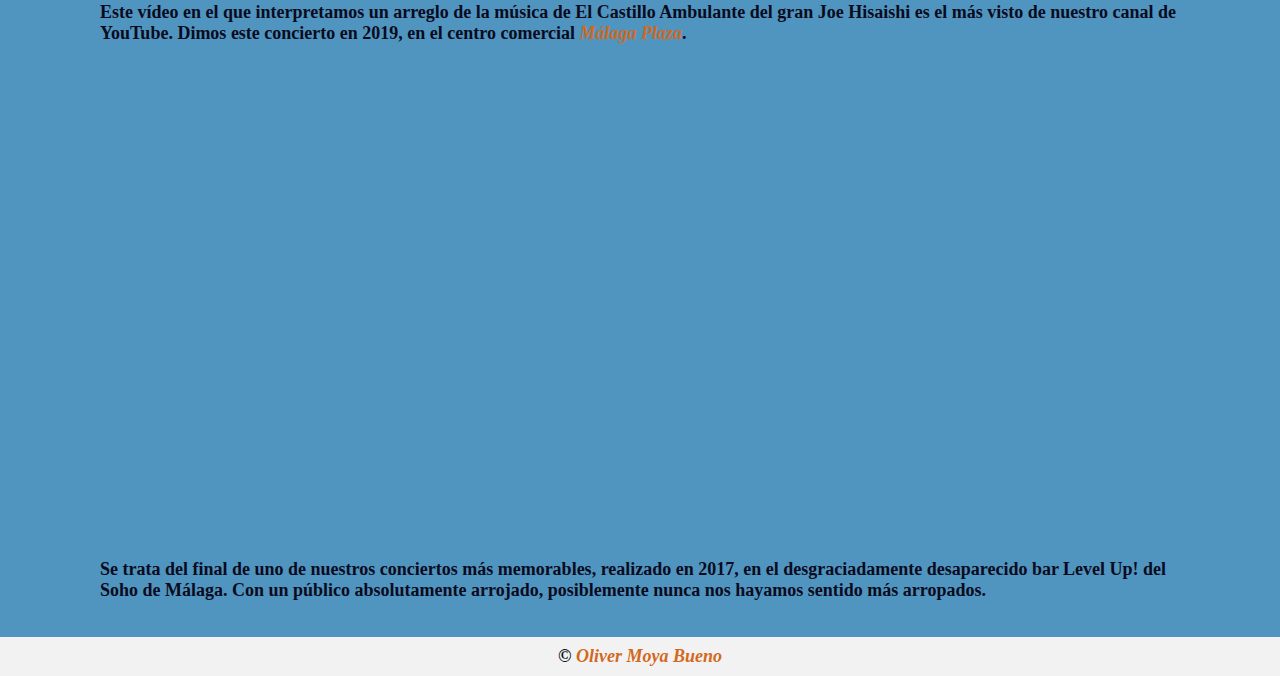
==== commit bec56e4b: "Update index.html" ====
--- a/index.html
+++ b/index.html
@@ -108,7 +108,7 @@
       <p>
         Como parte de un concierto en el <a href="https://www.polodigital.eu/">Polo de Contenidos
           Digitales</a> de Málaga en el marco del Observatorio de Realidad
-        Virtual 2017 interpretamos este arreglo (del que personalmente estoy muy orgulloso) en
+        Virtual 2017 interpretamos este arreglo en
         colaboración con la
         fantástica cantante Esther Páez (que adaptó la letra al español).
       </p>
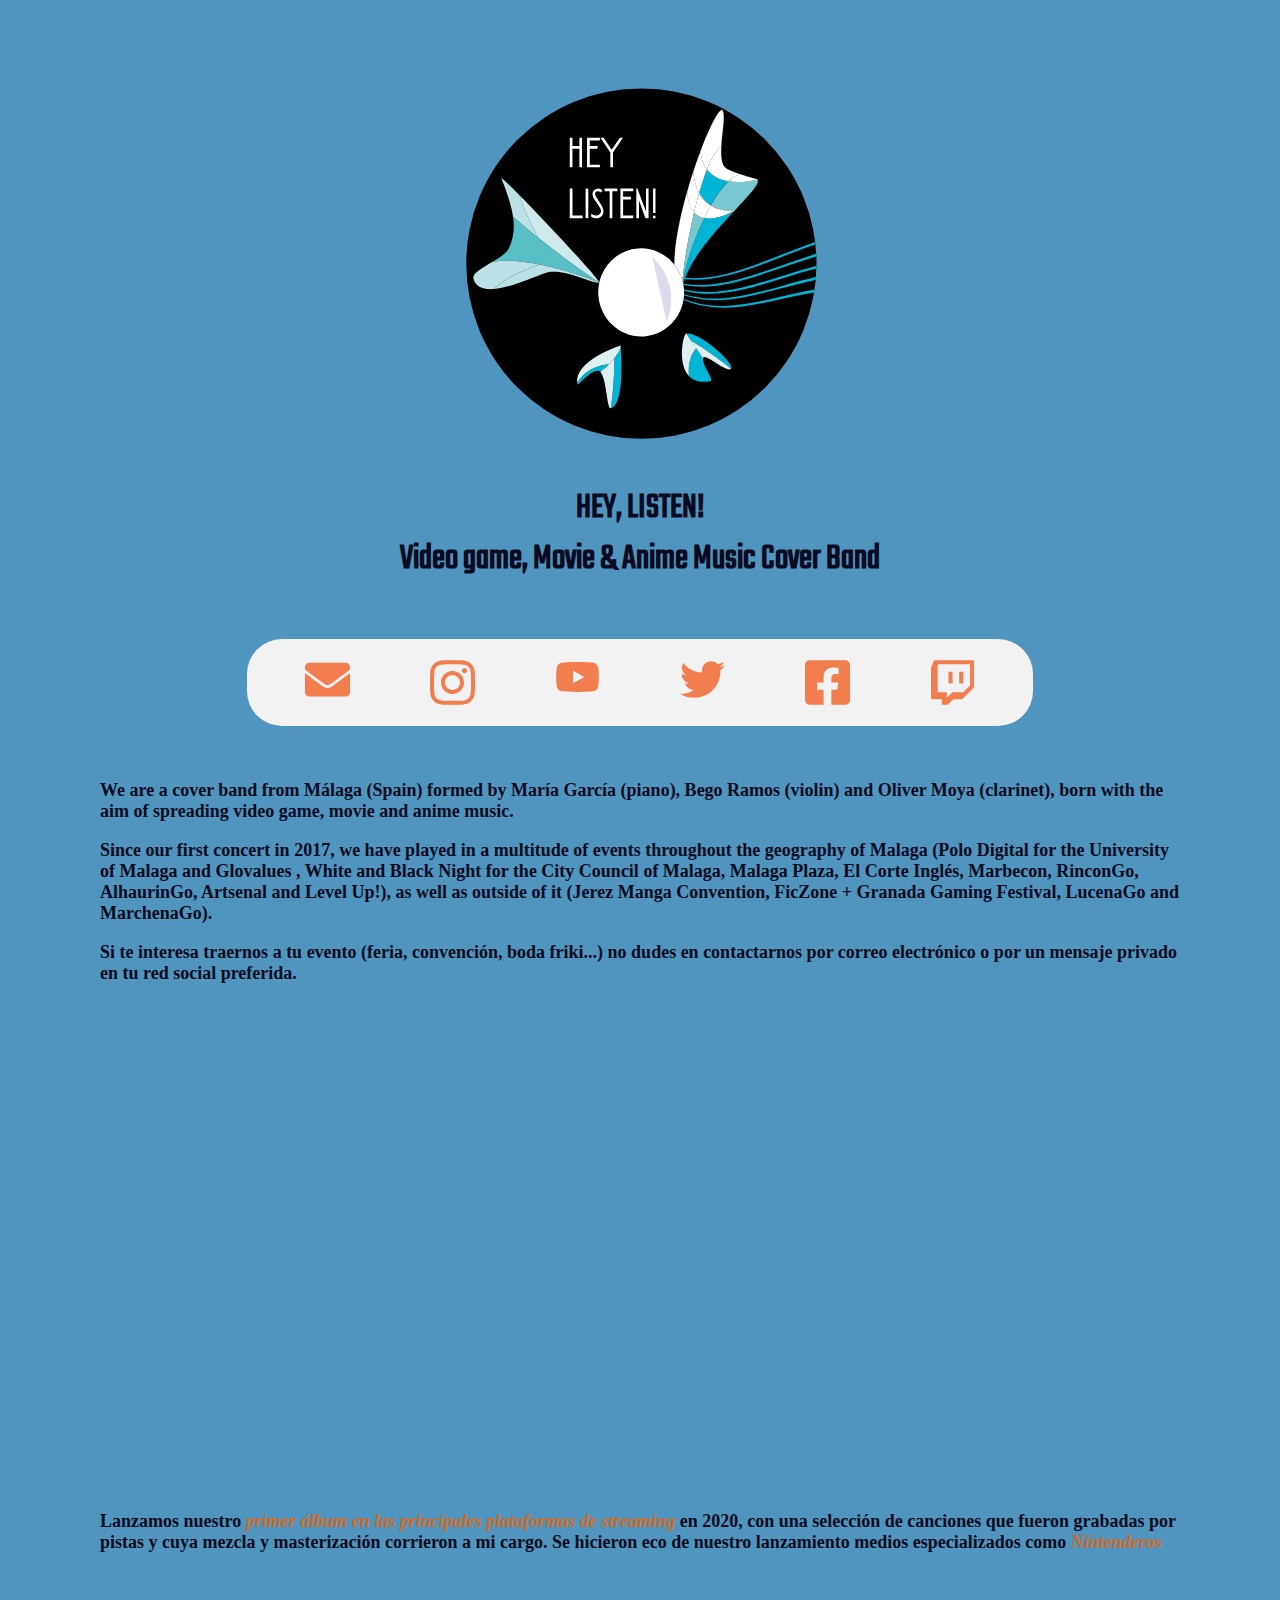
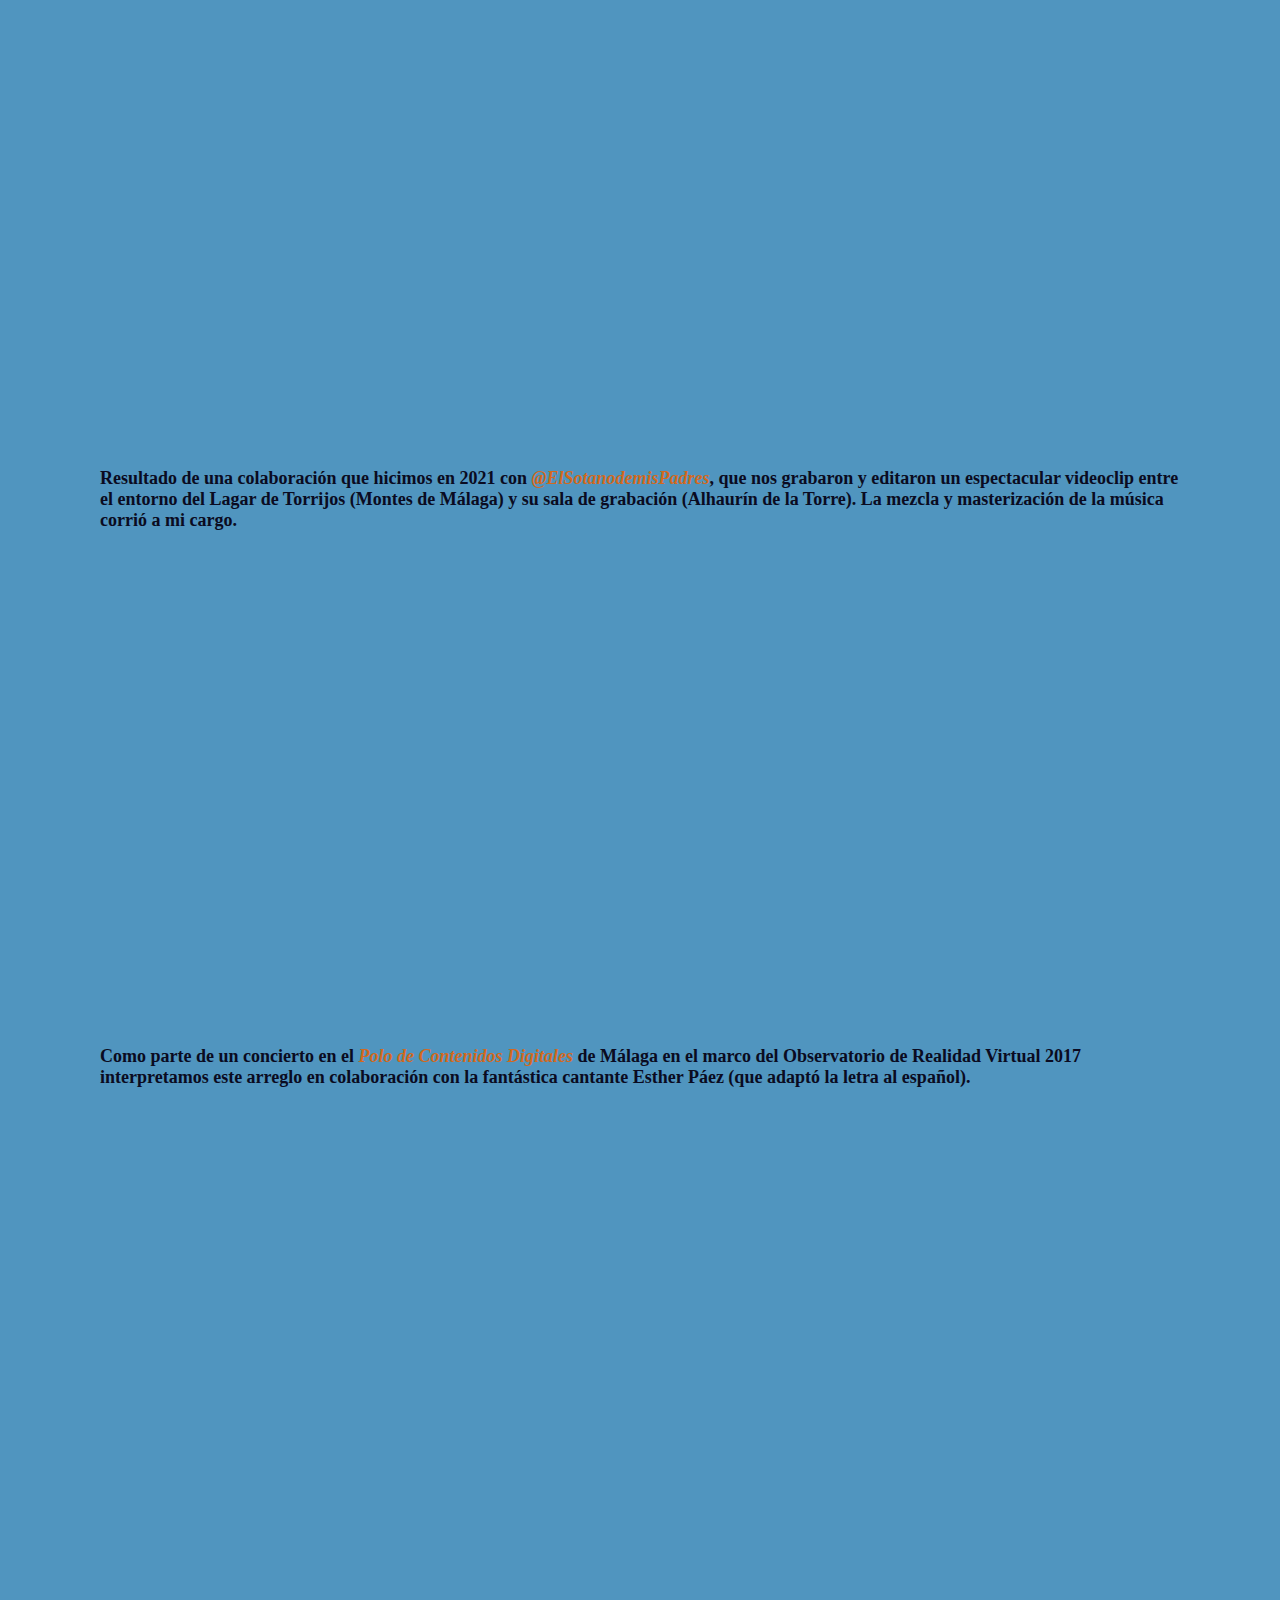
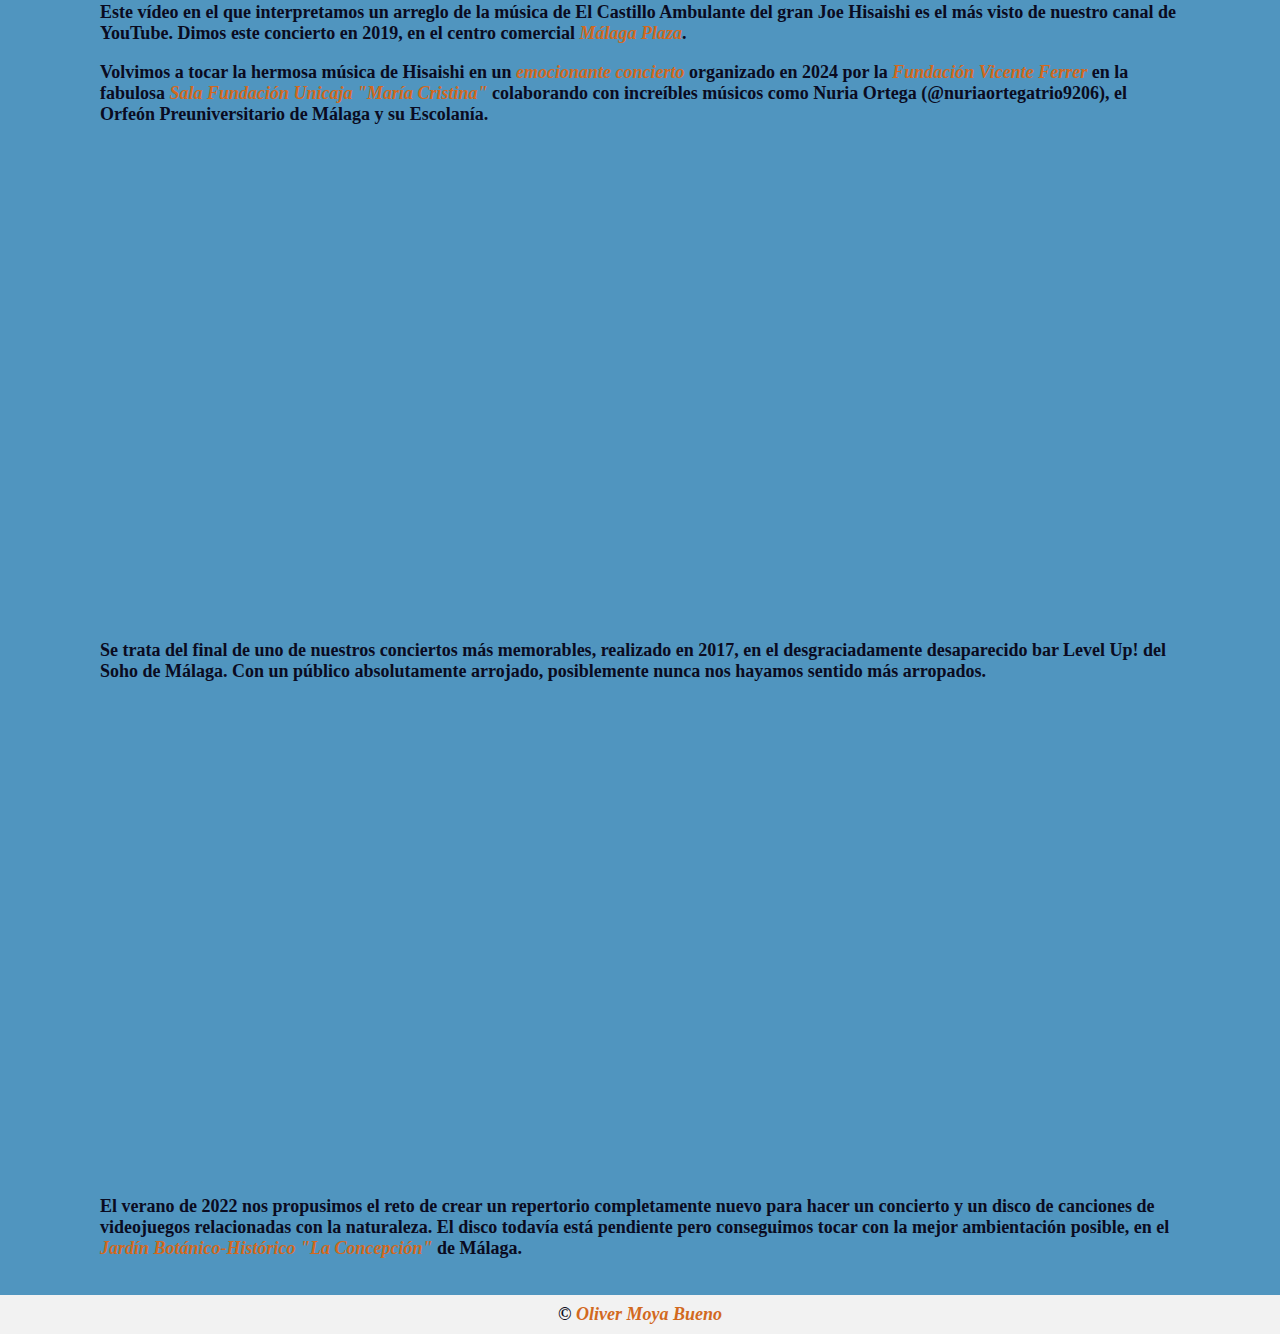
==== commit fd4240ec: "Añadidos videos" ====
--- a/index.html
+++ b/index.html
@@ -59,9 +59,10 @@
     </p>
     <p id="about_two">
       En nuestro ya más de un lustro de aventuras musicales (nuestro primer concierto fue en 2017), hemos tocado en
-      multitud de espacios, tanto en Málaga (Polo Digital para
+      multitud de espacios, tanto en Málaga (Sala Fundación Unicaja "Maria Cristina", Polo Digital para
       la Universidad de Málaga y Glovalues, Noche en Blanco y en Negro para el
-      Ayuntamiento de Málaga, Málaga Plaza, Sala Ámbito Cultural de El Corte Inglés,
+      Ayuntamiento de Málaga, Málaga Plaza, Sala "Ámbito Cultural" de El Corte Inglés, Jardín Botánico-Histórico "La
+      Concepción",
       Marbecon, RincónGo, AlhaurínGo, Artsenal y Level Up!), como más allá
       (Convención Manga de Jerez, Ficzone + Granada Gaming Festival, LucenaGo
       y MarchenaGo).
@@ -125,6 +126,18 @@
         el más visto de nuestro canal de YouTube. Dimos este concierto en 2019, en el centro comercial
         <a href="https://malagaplaza.com/">Málaga Plaza</a>.
       </p>
+      <p>
+        Volvimos a tocar la hermosa música de Hisaishi en un <a
+          href="https://youtu.be/B4K9IT6J2dk?feature=shared&t=3978" target="_blank"
+          rel="noopener noreferrer">emocionante concierto</a> organizado en 2024 por la <a
+          href="https://www.fundacionvicenteferrer.org/" target="_blank" rel="noopener noreferrer">Fundación Vicente
+          Ferrer</a> en la fabulosa <a
+          href="https://www.juntadeandalucia.es/cultura/agendaculturaldeandalucia/espacios/sala-unicaja-de-conciertos-maria-cristina"
+          target="_blank" rel="noopener noreferrer">Sala Fundación Unicaja "María Cristina"</a> colaborando con
+        increíbles músicos
+        como Nuria
+        Ortega (@nuriaortegatrio9206), el Orfeón Preuniversitario de Málaga y su Escolanía.
+      </p>
     </div>
     <div style="">
       <iframe style="height: 37vw;" width="100%" height="315"
@@ -139,6 +152,19 @@
         sentido más arropados.
       </p>
     </div>
+    <div style="">
+      <iframe style="height: 37vw;" width="100%" height="315"
+        src="https://www.youtube-nocookie.com/embed/yFIdAmaXYpE?si=jRP_mwvCoiniolVO&amp;start=183"
+        title="YouTube video player" frameborder="0"
+        allow="accelerometer; autoplay; clipboard-write; encrypted-media; gyroscope; picture-in-picture; web-share"
+        referrerpolicy="strict-origin-when-cross-origin" allowfullscreen></iframe>
+      <p>
+        El verano de 2022 nos propusimos el reto de crear un repertorio completamente nuevo para hacer un concierto y un
+        disco de canciones de videojuegos relacionadas con la naturaleza. El disco todavía está pendiente pero
+        conseguimos tocar con la mejor ambientación posible, en el <a href="https://laconcepcion.malaga.eu/es/"
+          target="_blank" rel="noopener noreferrer">Jardín Botánico-Histórico "La Concepción"</a> de Málaga.
+      </p>
+    </div>
   </section>
   <footer>
     <div>
